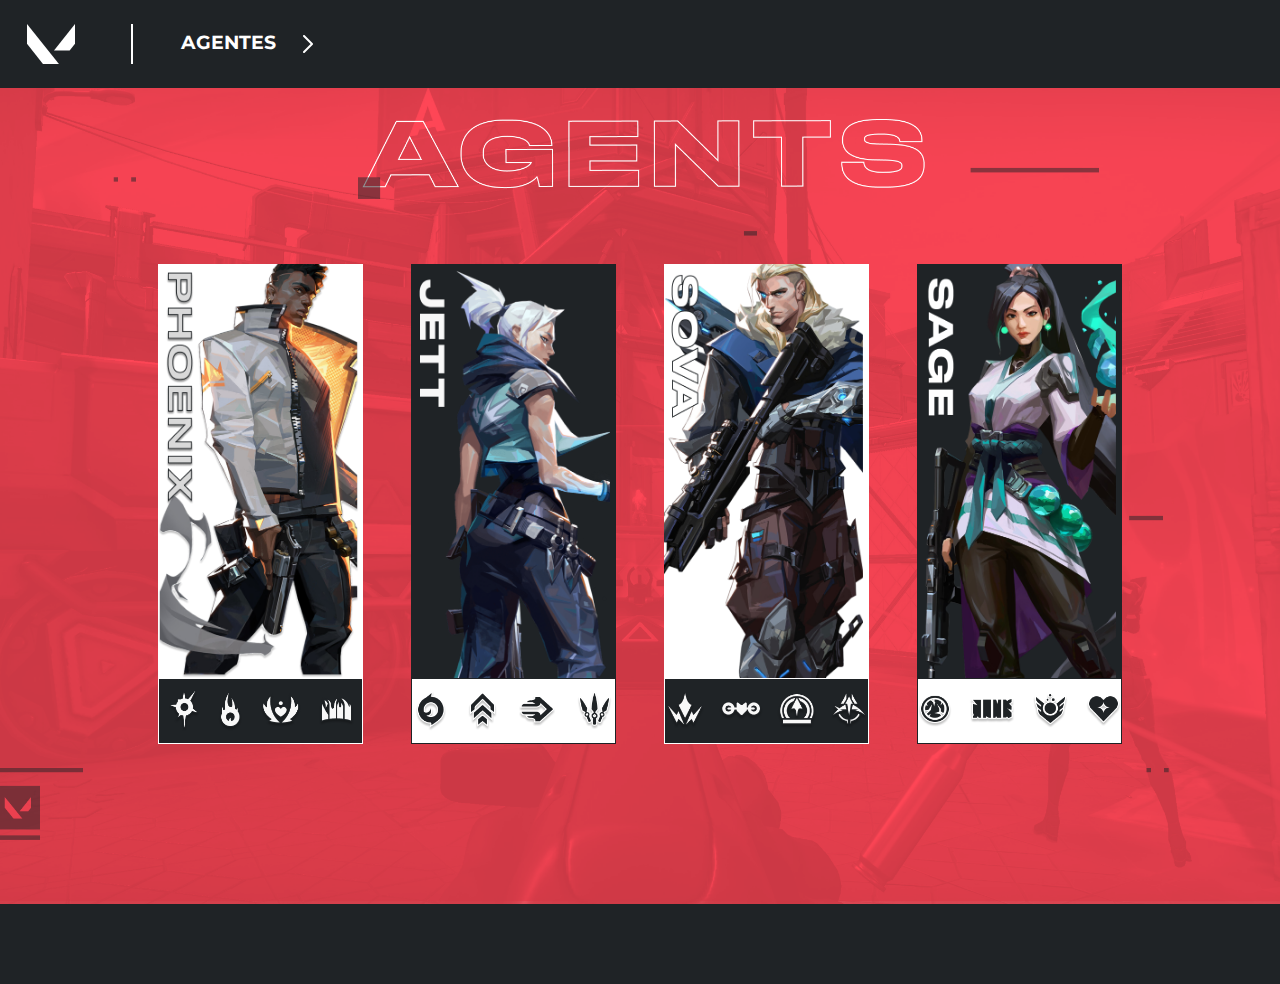
==== valorant--page/index.html @ 5c3107b7 "criando pagina da jett" ====
<!DOCTYPE html>
<html lang="pt-br">
<head>
    <meta charset="UTF-8">
    <meta http-equiv="X-UA-Compatible" content="IE=edge">
    <meta name="viewport" content="width=device-width, initial-scale=1.0">
    <link rel="stylesheet" href="assets/css/reset.css">
    <link rel="stylesheet" href="assets/css/styles.css">
    <link rel="preconnect" href="https://fonts.googleapis.com">
    <link rel="preconnect" href="https://fonts.gstatic.com" crossorigin>
    <link href="https://fonts.googleapis.com/css2?family=Montserrat:wght@400;700&display=swap" rel="stylesheet">
    <link href="//db.onlinewebfonts.com/c/2206d6cc490084998d531e8c1b2cbb4a?family=Druk+Wide+Bold" rel="stylesheet" type="text/css"/>
    <link rel="icon" type="image/svg" href="assets/img/Agents/logo (1).svg">
    <title>Valorant</title>
</head>
<body>
    <header class="cabecalho">
        <img src="assets/img/Agents/logo (1).svg" alt="Logo do valorant" class="cabecalho__logo">
        <nav class="navbar">
            <h1 class="navbar__titulo">Agentes</h1>
            <img src="assets/img/Agents/OPEN.svg" alt="Botão veja mais agentes" class="navbar__botao">
            <img src="assets/img/Agents/CLOSE.svg" alt="Botão veja mais agentes" class="navbar__botao2">
            <ul class="navbar__lista">
                <li class="navbar__lista--item">
                    <a href="" class="navbar__lista--link">Phoenix</a>
                </li>
                <li class="navbar__lista--item">
                    <a href="assets/Pages/jett.html" class="navbar__lista--link">JEtt</a>
                </li>
                <li class="navbar__lista--item">
                    <a href="#" class="navbar__lista--link">Sova</a>
                </li>
                <li class="navbar__lista--item">
                    <a href="#" class="navbar__lista--link">Sage</a>
                </li>
            </ul>
        </nav>
    </header>

    <main class="main__agentes">
        <section class="agentes">
            <a href="#">
                <div class="agentes__card card__phoenix">
                    <div class="agentes__card--img-phoenix agentes__card--img"></div>
                    <div class="agentes__card--skills-b">
                        <div class="agentes__skill phoenix__skills"></div>
                    </div>
                </div>
            </a>
            <a href="assets/Pages/jett.html">
                <div class="agentes__card card__jett">
                    <div class="agentes__card--img-jett agentes__card--img"></div>
                    <div class="agentes__card--skills-a">
                        <div class="agentes__skill jett__skills"></div>
                    </div>   
                </div>
            </a>
            <a href="#">
                <div class="agentes__card card__sova">
                    <div class="agentes__card--img-sova agentes__card--img"></div>
                    <div class="agentes__card--skills-b">
                        <div class="agentes__skill sova__skills"></div>
                    </div>
                </div>
            </a>
            <a href="#">
                <div class="agentes__card card__sage">
                    <div class="agentes__card--img-sage agentes__card--img"></div>
                    <div class="agentes__card--skills-a">
                        <div class="agentes__skill sage__skills"></div>
                    </div>
                </div>
            </a>
            
        </section>
    </main>

    <footer class="rodape">

    </footer>
</body>
<script src="assets/JS/main.js"></script>
</html>
---- valorant--page/assets/css/styles.css ----
@import url("styles/agents.css");
@import url("styles/sova.css");
@import url("styles/phoenix.css");
@import url("styles/sage.css");
@import url("styles/jett.css");

:root {
    --fonte-principal: 'Montserrat';
    --fonte-secundaria: 'Druk Wide Bold';
    --branco: #FFF;
    --preto: #000;
    --cor-primaria: #FF4656;
    --cor-secundaria: #1F2326;
}

body {
    font-family: var(--fonte-principal);
    font-size: 14px;
    font-weight: 400;
    color: var(--preto);
    background-color: var(--cor-secundaria);
}

/*=========Cabeçalho=========*/

.cabecalho {
    background-color: var(--cor-secundaria);
    color: var(--branco);
    display: flex;
    align-items: center;
   padding: 0.5rem;
}

.cabecalho__logo {
    padding:  0 3.5rem 0 1rem;
    margin: 1rem 1rem 1rem 0.2rem;
    border-right: 2px solid var(--branco);
}

.navbar {
    display: flex;
    align-items: center;
}

.navbar__titulo {
    font-size: 1.2rem;
    font-weight: 700;
    margin: 0 1.2rem 0 2rem;
    text-transform: uppercase;
    cursor: pointer;
    padding-bottom: 0.2rem;
}


.navbar__titulo:hover {
    border-bottom: 0.5px solid var(--branco);
}

.navbar__botao {
    padding: 0.5rem;
    cursor: pointer;
}

.navbar__botao2 {
    display: none;
    padding: 0.5rem;
    cursor: pointer;
}

.fechado {
    display: none;
}

.aberto {
    display: flex;
}

.navbar__lista {
    display: none;
    align-items: center;
    gap: 1.7rem;
    margin-left: 1rem;
}

.navbar__lista-actv {
    display: flex;
}

.navbar__lista--link {
    font-size: 1.2rem;
    font-weight: 700;
    color: var(--branco);
    text-decoration: none;
    text-transform: uppercase;
}

/*=========Cabeçalho=========*/

.rodape {
    padding: 2.5rem;
    background-color: var(--cor-secundaria);
}
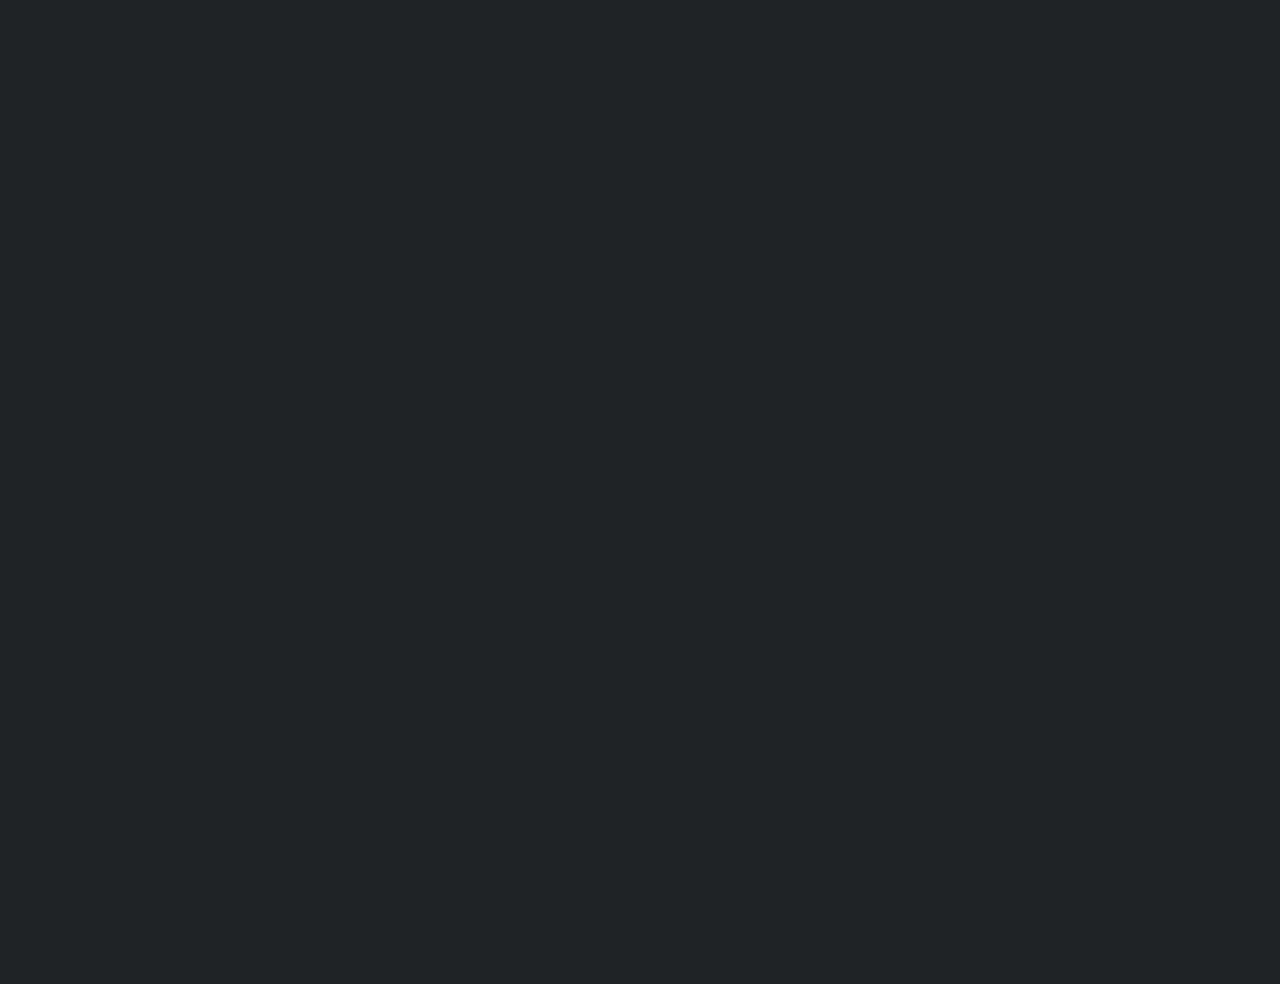
==== commit 30faabbd: "Adicionando preloader a page.jett" ====
--- a/valorant--page/index.html
+++ b/valorant--page/index.html
@@ -14,6 +14,16 @@
     <title>Valorant</title>
 </head>
 <body>
+    <div id="preloader">
+        <div class="inner">
+           <div class="bolas">
+              <div></div>
+              <div></div>
+              <div></div>                    
+           </div>
+        </div>
+    </div>
+
     <header class="cabecalho">
         <img src="assets/img/Agents/logo (1).svg" alt="Logo do valorant" class="cabecalho__logo">
         <nav class="navbar">
@@ -76,8 +86,10 @@
     </main>
 
     <footer class="rodape">
-
     </footer>
 </body>
+
+<script src="assets/JS/preloader.js"></script>
 <script src="assets/JS/main.js"></script>
+
 </html>--- a/valorant--page/assets/css/styles.css
+++ b/valorant--page/assets/css/styles.css
@@ -1,8 +1,8 @@
-@import url("styles/agents.css");
-@import url("styles/sova.css");
-@import url("styles/phoenix.css");
-@import url("styles/sage.css");
-@import url("styles/jett.css");
+@import url("agents.css");
+@import url("sova.css");
+@import url("phoenix.css");
+@import url("sage.css");
+@import url("jett.css");
 
 :root {
     --fonte-principal: 'Montserrat';
@@ -11,6 +11,7 @@
     --preto: #000;
     --cor-primaria: #FF4656;
     --cor-secundaria: #1F2326;
+    --cor-terciaria: #ACACAC;
 }
 
 body {
@@ -21,6 +22,68 @@
     background-color: var(--cor-secundaria);
 }
 
+/*=========Preloader=========*/
+
+#preloader {
+    position:fixed;
+    top:0;
+    left:0;
+    right:0;
+    bottom:0;
+    background-color:var(--cor-secundaria); /* cor do background que vai ocupar o body */
+    z-index:999; /* z-index para jogar para frente e sobrepor tudo */
+}
+#preloader .inner {
+    position: absolute;
+    top: 50%; /* centralizar a parte interna do preload (onde fica a animação)*/
+    left: 50%;
+    transform: translate(-50%, -50%);  
+}
+.bolas > div {
+  display: inline-block;
+  background-color: #fff;
+  width: 25px;
+  height: 25px;
+  border-radius: 100%;
+  margin: 3px;
+  -webkit-animation-fill-mode: both;
+  animation-fill-mode: both;
+  animation-name: animarBola;
+  animation-timing-function: linear;
+  animation-iteration-count: infinite;
+   
+}
+.bolas > div:nth-child(1) {
+    animation-duration:1.2s ;
+    animation-delay: 0;
+}
+.bolas > div:nth-child(2) {
+    animation-duration: 1.2s ;
+    animation-delay: 0.16s;
+}
+.bolas > div:nth-child(3) {
+    animation-duration: 1.2s  ;
+    animation-delay: 0.32s;
+}
+ 
+@keyframes animarBola {
+  0% {
+    -webkit-transform: scale(1);
+    transform: scale(1);
+    opacity: 1;
+  }
+  16% {
+    -webkit-transform: scale(0.1);
+    transform: scale(0.1);
+    opacity: 0.7;
+  }
+  33% {
+    -webkit-transform: scale(1);
+    transform: scale(1);
+    opacity: 1; 
+  } 
+}
+
 /*=========Cabeçalho=========*/
 
 .cabecalho {
@@ -28,7 +91,6 @@
     color: var(--branco);
     display: flex;
     align-items: center;
-   padding: 0.5rem;
 }
 
 .cabecalho__logo {
@@ -43,14 +105,15 @@
 }
 
 .navbar__titulo {
-    font-size: 1.2rem;
+    font-size: 1.05rem;
     font-weight: 700;
     margin: 0 1.2rem 0 2rem;
     text-transform: uppercase;
     cursor: pointer;
     padding-bottom: 0.2rem;
-}
-
+    color: var(--branco);
+    text-decoration: none;
+}
 
 .navbar__titulo:hover {
     border-bottom: 0.5px solid var(--branco);
@@ -94,9 +157,369 @@
     text-transform: uppercase;
 }
 
-/*=========Cabeçalho=========*/
+/*=========rodape=========*/
 
 .rodape {
-    padding: 2.5rem;
+    padding: 3rem;
     background-color: var(--cor-secundaria);
+}
+
+/*=========Agentes Page=========*/
+
+.agente {
+    background-image:url("../img/jett/bg.png");
+    background-repeat: no-repeat;
+    background-position: top;
+    background-size: cover;
+    background-color: var(--cor-primaria);
+    padding: 0 0 0 0;
+}
+
+.agente__bloco {
+    display: grid;
+    grid-template-columns: 70% 30%;
+    grid-template-rows: auto auto auto;
+    margin-bottom: 1rem;
+}
+
+.pagina__titulo {
+    display: inline-block;
+    font-family: 'Druk Wide Bold';
+    font-size: 8vw;
+    font-weight: 500;
+    color: transparent;
+    -webkit-text-stroke: 1px var(--branco);
+    justify-self: center;
+}
+
+.agente__conteudo {
+    background-color: var(--branco);
+    width: 51vw;
+    height: 33.4vw;
+    padding: 1rem;
+    grid-column: 1;
+    grid-row: 2;
+    justify-self: center;
+}
+
+.agente__bloco--titulo {
+    display: inline-block;
+    font-family: var(--fonte-secundaria);
+    font-weight: 500;
+    font-size: 1.5rem;
+    margin: 0.7rem 0 0 1rem;
+}
+
+.agente__bloco--lore {
+    font-family: var(--fonte-principal);
+    line-height: 120%;
+    margin: 0.7rem 1rem;
+    font-size: 13px;
+}
+
+.agente__bloco--container {
+    display: flex;
+    gap: 2.5rem;
+}
+
+.skill__video {
+    position: absolute;
+    left: 4vw;
+    width: 30vw;
+    height: 17vw;
+}
+
+.agente__atributos {
+    margin-left: 26.5vw;
+    display: flex;
+    flex-direction: column;
+    gap: 1rem;
+}
+
+.agente__atributos--titulo {
+    font-family: var(--fonte-secundaria);
+    font-size: 1rem;
+    margin: 1.1rem 0;
+}
+
+.atributos__lista {
+    font-family: var(--fonte-secundaria);
+    font-size: 11.5px;
+    display: flex;
+    flex-direction: column;
+    gap: 1.2rem;
+}
+
+.atributos__lista--items {
+    display: flex;
+    gap: 0.5em;
+}
+
+.atributo__atributo {
+    color: var(--cor-terciaria);
+}
+
+.agente__habilidades {
+    width: 53.1vw;
+    background-color: var(--cor-secundaria);
+    grid-column: 1;
+    grid-row: 3;
+    justify-self: center;
+    margin-bottom: 3rem;
+}
+
+.agente__habilidades--lista {
+    display: grid;
+    grid-template-columns: 25% 25% 25% 25%;
+    padding: 0.5rem;
+    text-align: center;
+    color: var(--branco);
+}
+
+.agentes__habilidade {
+    display: flex;
+    flex-direction: column;
+    align-items: center;
+    justify-content: flex-start;
+    padding: 0.5rem;
+}
+
+.habilidade__img--container {
+    height: 4vw;
+    width: 4vw;
+    background-position: center;
+    background-size: contain;
+    background-repeat: no-repeat;
+}
+
+.habilidade__img1 {
+    background-image: url("../img/jett/skill-1.svg");
+}
+
+.habilidade__img2 {
+    background-image: url("../img/jett/skill-2.svg");
+}
+
+.habilidade__img3 {
+    background-image: url("../img/jett/skill-3.svg");
+}
+
+.habilidade__img4 {
+    background-image: url("../img/jett/skill-4.svg");
+}
+
+.habilidade__img1:hover {
+    background-image: url("../img/jett/skill-1-active.svg");
+}
+
+.habilidade__img2:hover {
+    background-image: url("../img/jett/skill-2-active.svg");
+}
+
+.habilidade__img3:hover {
+    background-image: url("../img/jett/skill-3-active.svg");
+}
+
+.habilidade__img4:hover {
+    background-image: url("../img/jett/skill-4-active.svg");
+}
+
+.habilidade__titulo {
+    font-family: var(--fonte-secundaria);
+    font-size: 12px;
+    margin: 1rem 0 0.5rem;
+}
+
+.habilidade__desc {
+    font-size: 9px;
+    color: rgb(209, 209, 209);
+    line-height: 140%;
+}
+
+@media screen and (max-width: 1024px) {
+    .agente {
+        background-size: cover;
+    }
+
+    .agente__bloco {
+        margin-bottom: 1rem;
+        grid-template-columns: 54% 10% auto;
+    }
+    
+    .agente__conteudo {
+        width: 48vw;
+        height: 50vh;
+        padding: 1rem;
+        justify-self: end;
+        margin-bottom: 5rem;
+    }
+    
+    .agente__bloco--titulo {
+        font-size: 1.5rem;
+        margin: 0.7rem 0 0 1rem;
+    }
+    
+    .agente__bloco--lore {
+        line-height: 125%;
+        margin: 1rem 1rem;
+        font-size: 0.75rem;
+    }
+
+    .skill__video {
+        top: 68vh;
+        left: 4.4vw;
+        width: 57.5vw;
+        height: 43vh;
+        display: none;
+    }
+
+    .agente__atributos--titulo {
+        font-size: 1.1rem;
+        margin: 1.1rem 0;
+    }
+
+    .atributos__lista {
+        flex-direction: row;
+        flex-wrap: wrap;
+        font-size: 0.7rem;
+        gap: 1.2rem;
+    }
+
+    .agente__atributos {
+        margin-left: 1rem;
+    }
+
+    .agente__habilidades {
+        grid-column: 2;
+        grid-row: 2;
+        justify-self: start;
+    }
+
+    .agente__habilidades {
+        background-color: var(--cor-secundaria);
+        width: 10vw;
+        height: 53.8vh;
+    }
+    
+    .agente__habilidades--lista {
+        display: flex;
+        flex-direction: column;
+        padding: 0.5rem;
+        align-items: center;
+        color: var(--branco);
+        gap: 1.5rem;
+    }
+    
+    .agentes__habilidade {
+        display: flex;
+        flex-direction: column;
+        align-items: center;
+        justify-content: flex-start;
+        padding: 0.5rem;
+    }
+
+    .habilidade__titulo {
+        font-size: 0.6rem;
+    }
+    
+    .habilidade__desc {
+        display: none;
+    }
+}
+
+@media screen and (min-width: 1629px) {
+    .agente__conteudo {
+        width: 50.5vw;
+        height: 55.5vh;
+        padding: 1.1rem;
+    }
+
+    .skill__video {
+        top: 50.5vh;
+        height: 31.5vh;
+    }
+
+    .agente__atributos {
+        margin-left: 27.5vw;
+    }
+    
+    .agente__atributos--titulo {
+        font-size: 1.15rem;
+    }
+    
+    .atributos__lista {
+        font-size: 12px;
+        gap: 1.7rem;
+    }
+
+    .agente__habilidades {
+        width: 52.7vw;
+        margin-bottom: 2rem;
+    }
+
+}
+
+@media screen and (min-width: 1920px) {
+    .agente {
+        background-size: cover;
+    }
+
+    .agente__bloco {
+        margin-bottom: 4.2rem;
+    }
+    
+    .pagina__titulo {
+        font-size: 9vw;
+    }
+    
+    .agente__conteudo {
+        width: 51vw;
+        height: 30vw;
+        padding: 1rem;
+    }
+    
+    .agente__bloco--titulo {
+        font-size: 2.5rem;
+        margin: 0.7rem 0 0 1rem;
+    }
+    
+    .agente__bloco--lore {
+        line-height: 125%;
+        margin: 1rem 1rem;
+        font-size: 0.95rem;
+    }
+
+    .skill__video {
+        top: 28.9vw;
+        left: 4.4vw;
+        width: 28.1vw;
+        height: 15.5vw;
+    }
+
+    .agente__atributos--titulo {
+        font-size: 1.6rem;
+        margin: 1.1rem 0;
+    }
+
+    .agente__habilidades {
+        width: 52.79vw;
+        margin-bottom: 0.9rem;
+    }
+    
+    .atributos__lista {
+        font-size: 0.9rem;
+        gap: 1.7rem;
+    }
+
+    .agente__atributos {
+        margin-left: 25.5vw;
+    }
+
+    .habilidade__titulo {
+        font-size: 1rem;
+    }
+    
+    .habilidade__desc {
+        font-size: 0.65rem;
+    }
 }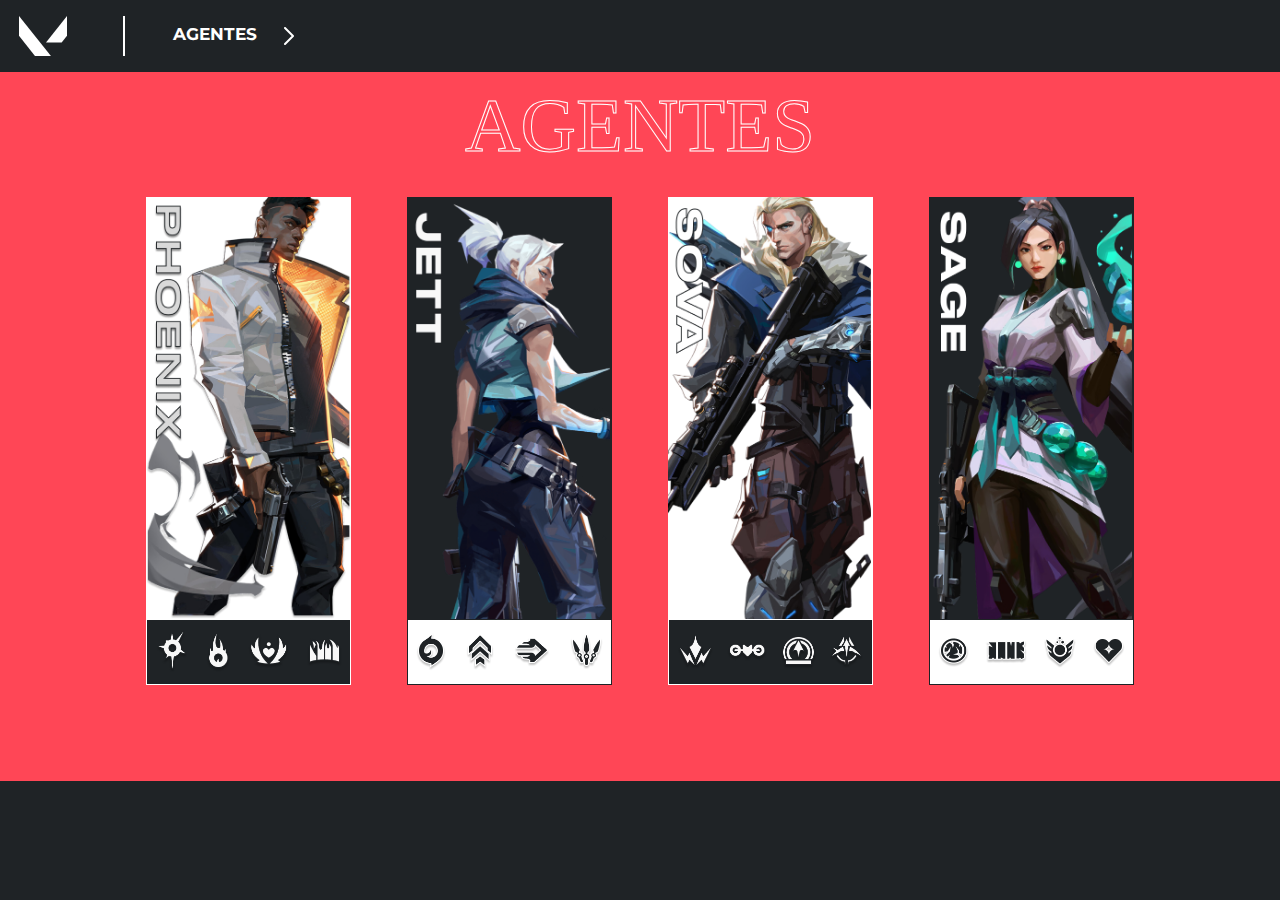
==== commit e0fd4635: "atualizando main page" ====
--- a/valorant--page/index.html
+++ b/valorant--page/index.html
@@ -14,16 +14,6 @@
     <title>Valorant</title>
 </head>
 <body>
-    <div id="preloader">
-        <div class="inner">
-           <div class="bolas">
-              <div></div>
-              <div></div>
-              <div></div>                    
-           </div>
-        </div>
-    </div>
-
     <header class="cabecalho">
         <img src="assets/img/Agents/logo (1).svg" alt="Logo do valorant" class="cabecalho__logo">
         <nav class="navbar">
@@ -49,47 +39,49 @@
 
     <main class="main__agentes">
         <section class="agentes">
-            <a href="#">
-                <div class="agentes__card card__phoenix">
-                    <div class="agentes__card--img-phoenix agentes__card--img"></div>
-                    <div class="agentes__card--skills-b">
-                        <div class="agentes__skill phoenix__skills"></div>
+            <h2 class="agentes__pagina--titulo">AGENTES</h2>
+            <div class="agentes__container">
+                <a href="#">
+                    <div class="agentes__card card__phoenix">
+                        <div class="agentes__card--img-phoenix agentes__card--img"></div>
+                        <div class="agentes__card--skills-b">
+                            <div class="agentes__skill phoenix__skills"></div>
+                        </div>
                     </div>
-                </div>
-            </a>
-            <a href="assets/Pages/jett.html">
-                <div class="agentes__card card__jett">
-                    <div class="agentes__card--img-jett agentes__card--img"></div>
-                    <div class="agentes__card--skills-a">
-                        <div class="agentes__skill jett__skills"></div>
-                    </div>   
-                </div>
-            </a>
-            <a href="#">
-                <div class="agentes__card card__sova">
-                    <div class="agentes__card--img-sova agentes__card--img"></div>
-                    <div class="agentes__card--skills-b">
-                        <div class="agentes__skill sova__skills"></div>
+                </a>
+                <a href="assets/Pages/jett.html">
+                    <div class="agentes__card card__jett">
+                        <div class="agentes__card--img-jett agentes__card--img"></div>
+                        <div class="agentes__card--skills-a">
+                            <div class="agentes__skill jett__skills"></div>
+                        </div>   
                     </div>
-                </div>
-            </a>
-            <a href="#">
-                <div class="agentes__card card__sage">
-                    <div class="agentes__card--img-sage agentes__card--img"></div>
-                    <div class="agentes__card--skills-a">
-                        <div class="agentes__skill sage__skills"></div>
+                </a>
+                <a href="#">
+                    <div class="agentes__card card__sova">
+                        <div class="agentes__card--img-sova agentes__card--img"></div>
+                        <div class="agentes__card--skills-b">
+                            <div class="agentes__skill sova__skills"></div>
+                        </div>
                     </div>
-                </div>
-            </a>
+                </a>
+                <a href="#">
+                    <div class="agentes__card card__sage">
+                        <div class="agentes__card--img-sage agentes__card--img"></div>
+                        <div class="agentes__card--skills-a">
+                            <div class="agentes__skill sage__skills"></div>
+                        </div>
+                    </div>
+                </a>
+            </div>
+            
             
         </section>
     </main>
 
     <footer class="rodape">
+
     </footer>
 </body>
-
-<script src="assets/JS/preloader.js"></script>
 <script src="assets/JS/main.js"></script>
-
 </html>--- a/valorant--page/assets/css/styles.css
+++ b/valorant--page/assets/css/styles.css
@@ -20,68 +20,6 @@
     font-weight: 400;
     color: var(--preto);
     background-color: var(--cor-secundaria);
-}
-
-/*=========Preloader=========*/
-
-#preloader {
-    position:fixed;
-    top:0;
-    left:0;
-    right:0;
-    bottom:0;
-    background-color:var(--cor-secundaria); /* cor do background que vai ocupar o body */
-    z-index:999; /* z-index para jogar para frente e sobrepor tudo */
-}
-#preloader .inner {
-    position: absolute;
-    top: 50%; /* centralizar a parte interna do preload (onde fica a animação)*/
-    left: 50%;
-    transform: translate(-50%, -50%);  
-}
-.bolas > div {
-  display: inline-block;
-  background-color: #fff;
-  width: 25px;
-  height: 25px;
-  border-radius: 100%;
-  margin: 3px;
-  -webkit-animation-fill-mode: both;
-  animation-fill-mode: both;
-  animation-name: animarBola;
-  animation-timing-function: linear;
-  animation-iteration-count: infinite;
-   
-}
-.bolas > div:nth-child(1) {
-    animation-duration:1.2s ;
-    animation-delay: 0;
-}
-.bolas > div:nth-child(2) {
-    animation-duration: 1.2s ;
-    animation-delay: 0.16s;
-}
-.bolas > div:nth-child(3) {
-    animation-duration: 1.2s  ;
-    animation-delay: 0.32s;
-}
- 
-@keyframes animarBola {
-  0% {
-    -webkit-transform: scale(1);
-    transform: scale(1);
-    opacity: 1;
-  }
-  16% {
-    -webkit-transform: scale(0.1);
-    transform: scale(0.1);
-    opacity: 0.7;
-  }
-  33% {
-    -webkit-transform: scale(1);
-    transform: scale(1);
-    opacity: 1; 
-  } 
 }
 
 /*=========Cabeçalho=========*/
@@ -348,34 +286,30 @@
     
     .agente__conteudo {
         width: 48vw;
-        height: 50vh;
-        padding: 1rem;
+        height: 41.31vw;
+        padding: 0.6rem;
         justify-self: end;
-        margin-bottom: 5rem;
+        margin-bottom: 2.5rem;
     }
     
     .agente__bloco--titulo {
-        font-size: 1.5rem;
+        font-size: 1.3rem;
         margin: 0.7rem 0 0 1rem;
     }
     
     .agente__bloco--lore {
         line-height: 125%;
         margin: 1rem 1rem;
-        font-size: 0.75rem;
+        font-size: 0.7rem;
     }
 
     .skill__video {
-        top: 68vh;
-        left: 4.4vw;
-        width: 57.5vw;
-        height: 43vh;
         display: none;
     }
 
     .agente__atributos--titulo {
         font-size: 1.1rem;
-        margin: 1.1rem 0;
+        margin: 1rem 0;
     }
 
     .atributos__lista {
@@ -398,7 +332,7 @@
     .agente__habilidades {
         background-color: var(--cor-secundaria);
         width: 10vw;
-        height: 53.8vh;
+        height: 64.5vh;
     }
     
     .agente__habilidades--lista {
@@ -407,7 +341,7 @@
         padding: 0.5rem;
         align-items: center;
         color: var(--branco);
-        gap: 1.5rem;
+        gap: 1.3rem;
     }
     
     .agentes__habilidade {
@@ -430,12 +364,12 @@
 @media screen and (min-width: 1629px) {
     .agente__conteudo {
         width: 50.5vw;
-        height: 55.5vh;
+        height: 29.2vw;
         padding: 1.1rem;
     }
 
     .skill__video {
-        top: 50.5vh;
+        top: 57.66vh;
         height: 31.5vh;
     }
 
@@ -454,7 +388,7 @@
 
     .agente__habilidades {
         width: 52.7vw;
-        margin-bottom: 2rem;
+        margin-bottom: 4rem;
     }
 
 }
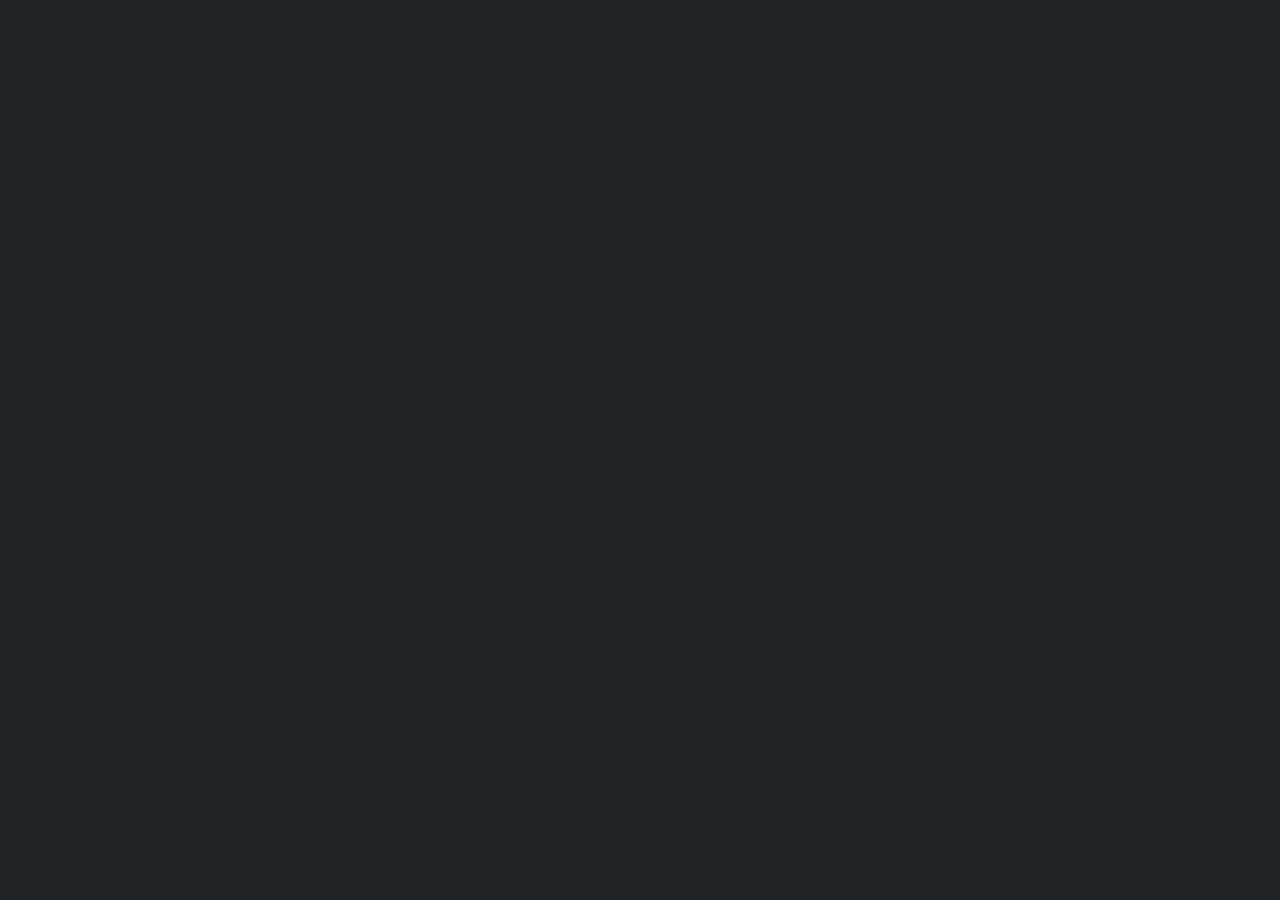
==== commit a3cd2dbb: "Merge pull request #3 from Wario-ajs/preloader" ====
--- a/valorant--page/index.html
+++ b/valorant--page/index.html
@@ -14,6 +14,16 @@
     <title>Valorant</title>
 </head>
 <body>
+    <div id="preloader">
+        <div class="inner">
+           <div class="bolas">
+              <div></div>
+              <div></div>
+              <div></div>                    
+           </div>
+        </div>
+    </div>
+
     <header class="cabecalho">
         <img src="assets/img/Agents/logo (1).svg" alt="Logo do valorant" class="cabecalho__logo">
         <nav class="navbar">
@@ -80,8 +90,10 @@
     </main>
 
     <footer class="rodape">
-
     </footer>
 </body>
+
+<script src="assets/JS/preloader.js"></script>
 <script src="assets/JS/main.js"></script>
+
 </html>--- a/valorant--page/assets/css/styles.css
+++ b/valorant--page/assets/css/styles.css
@@ -14,12 +14,78 @@
     --cor-terciaria: #ACACAC;
 }
 
+::-webkit-scrollbar {
+    display: none;
+}
+
 body {
     font-family: var(--fonte-principal);
     font-size: 14px;
     font-weight: 400;
     color: var(--preto);
     background-color: var(--cor-secundaria);
+}
+
+/*=========Preloader=========*/
+
+#preloader {
+    position:fixed;
+    top:0;
+    left:0;
+    right:0;
+    bottom:0;
+    background-color:var(--cor-secundaria); /* cor do background que vai ocupar o body */
+    z-index:999; /* z-index para jogar para frente e sobrepor tudo */
+}
+#preloader .inner {
+    position: absolute;
+    top: 50%; /* centralizar a parte interna do preload (onde fica a animação)*/
+    left: 50%;
+    transform: translate(-50%, -50%);  
+}
+.bolas > div {
+  display: inline-block;
+  background-color: #fff;
+  width: 25px;
+  height: 25px;
+  border-radius: 100%;
+  margin: 3px;
+  -webkit-animation-fill-mode: both;
+  animation-fill-mode: both;
+  animation-name: animarBola;
+  animation-timing-function: linear;
+  animation-iteration-count: infinite;
+   
+}
+.bolas > div:nth-child(1) {
+    animation-duration:1.2s ;
+    animation-delay: 0;
+}
+.bolas > div:nth-child(2) {
+    animation-duration: 1.2s ;
+    animation-delay: 0.16s;
+}
+.bolas > div:nth-child(3) {
+    animation-duration: 1.2s  ;
+    animation-delay: 0.32s;
+}
+ 
+@keyframes animarBola {
+  0% {
+    -webkit-transform: scale(1);
+    transform: scale(1);
+    opacity: 1;
+  }
+  16% {
+    -webkit-transform: scale(0.1);
+    transform: scale(0.1);
+    opacity: 0.7;
+  }
+  33% {
+    -webkit-transform: scale(1);
+    transform: scale(1);
+    opacity: 1; 
+  } 
 }
 
 /*=========Cabeçalho=========*/
